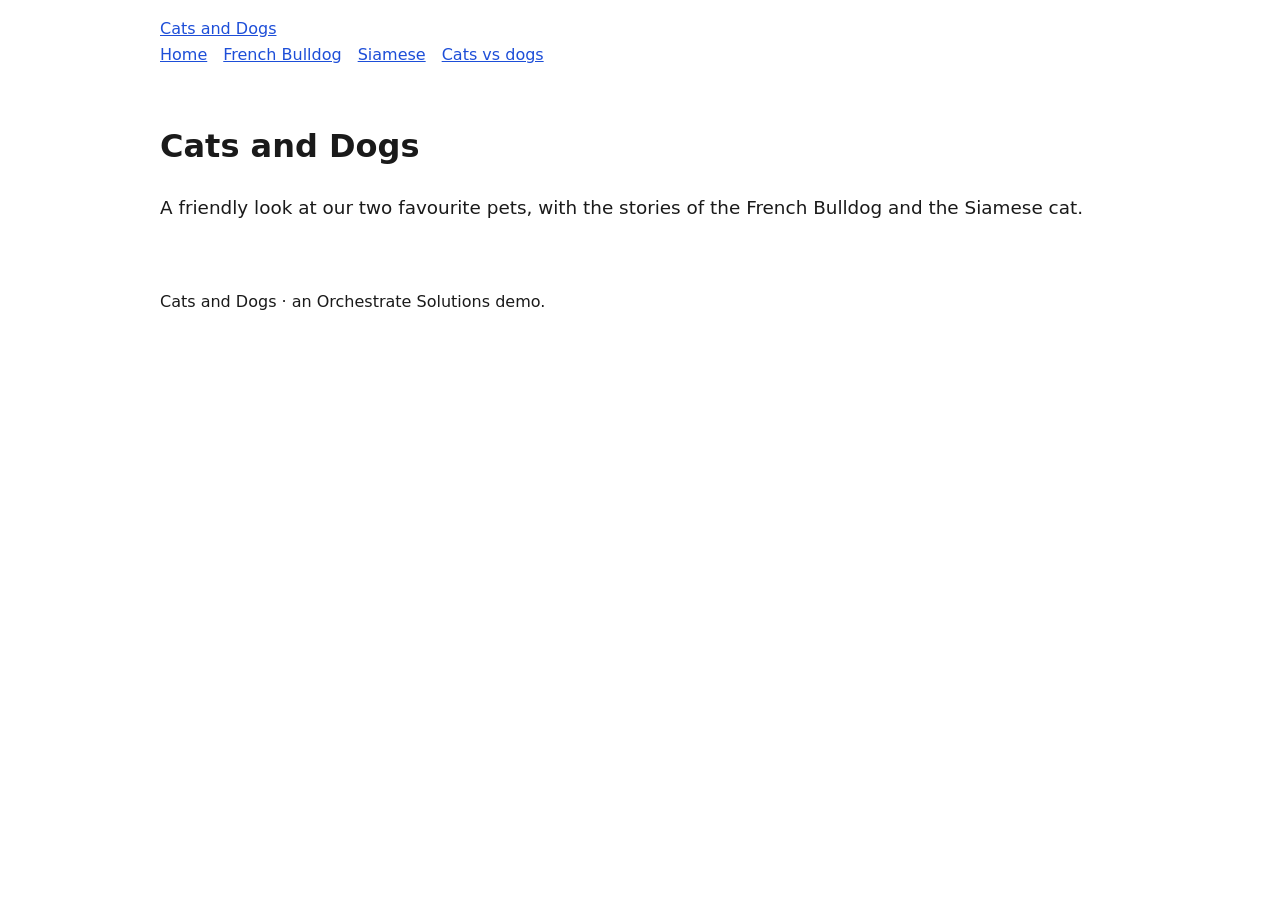
==== index.html @ e1aaaa63 "Scaffold: pages, styles and scripts" ====
<!doctype html>
<html lang="en">
<head>
<meta charset="utf-8">
<meta name="viewport" content="width=device-width, initial-scale=1">
<title>Home | Cats and Dogs</title>
<meta name="description" content="A friendly look at our two favourite pets, with the stories of the French Bulldog and the Siamese cat.">
<link rel="stylesheet" href="css/tokens.css">
<link rel="stylesheet" href="css/layout.css">
<link rel="stylesheet" href="css/site.css">
<script src="js/nav.js" defer></script>
<script src="js/app.js" defer></script>
</head>
<body>
<a class="skip-link" href="#main">Skip to content</a>
<header class="site-header">
<a class="brand" href="index.html">Cats and Dogs</a>
<nav aria-label="Main"><ul><li><a href="index.html">Home</a></li><li><a href="pages/french-bulldog.html">French Bulldog</a></li><li><a href="pages/siamese.html">Siamese</a></li><li><a href="pages/cats-vs-dogs.html">Cats vs dogs</a></li></ul></nav>
</header>
<main id="main">
<h1>Cats and Dogs</h1>
<p class="lead">A friendly look at our two favourite pets, with the stories of the French Bulldog and the Siamese cat.</p>
<!-- TODO(build.fullstack): page content -->
</main>
<footer class="site-footer"><p>Cats and Dogs &middot; an Orchestrate Solutions demo.</p></footer>
</body>
</html>
---- css/tokens.css ----
/* Design tokens: owned by the Designer */
:root {
  --color-bg: #ffffff;
  --color-text: #1a1a1a;
  --color-accent: #1d4ed8;
  --font-body: system-ui, -apple-system, "Segoe UI", sans-serif;
  --space: 1rem;
}
---- css/layout.css ----
/* Layout, header, nav, footer: owned by UI/UX */
body { margin: 0; }
.site-header, main, .site-footer { max-width: 60rem; margin: 0 auto; padding: var(--space); }
.site-header nav ul { display: flex; flex-wrap: wrap; gap: var(--space); list-style: none; padding: 0; margin: 0; }
---- css/site.css ----
/* Base styles: owned by the Lead Developer */
body { font-family: var(--font-body); color: var(--color-text); background: var(--color-bg); line-height: 1.6; }
a { color: var(--color-accent); }
a:focus-visible { outline: 3px solid var(--color-accent); outline-offset: 2px; }
.skip-link { position: absolute; left: -999px; }
.skip-link:focus { left: var(--space); top: var(--space); background: var(--color-bg); padding: .5rem; }
.lead { font-size: 1.15rem; }
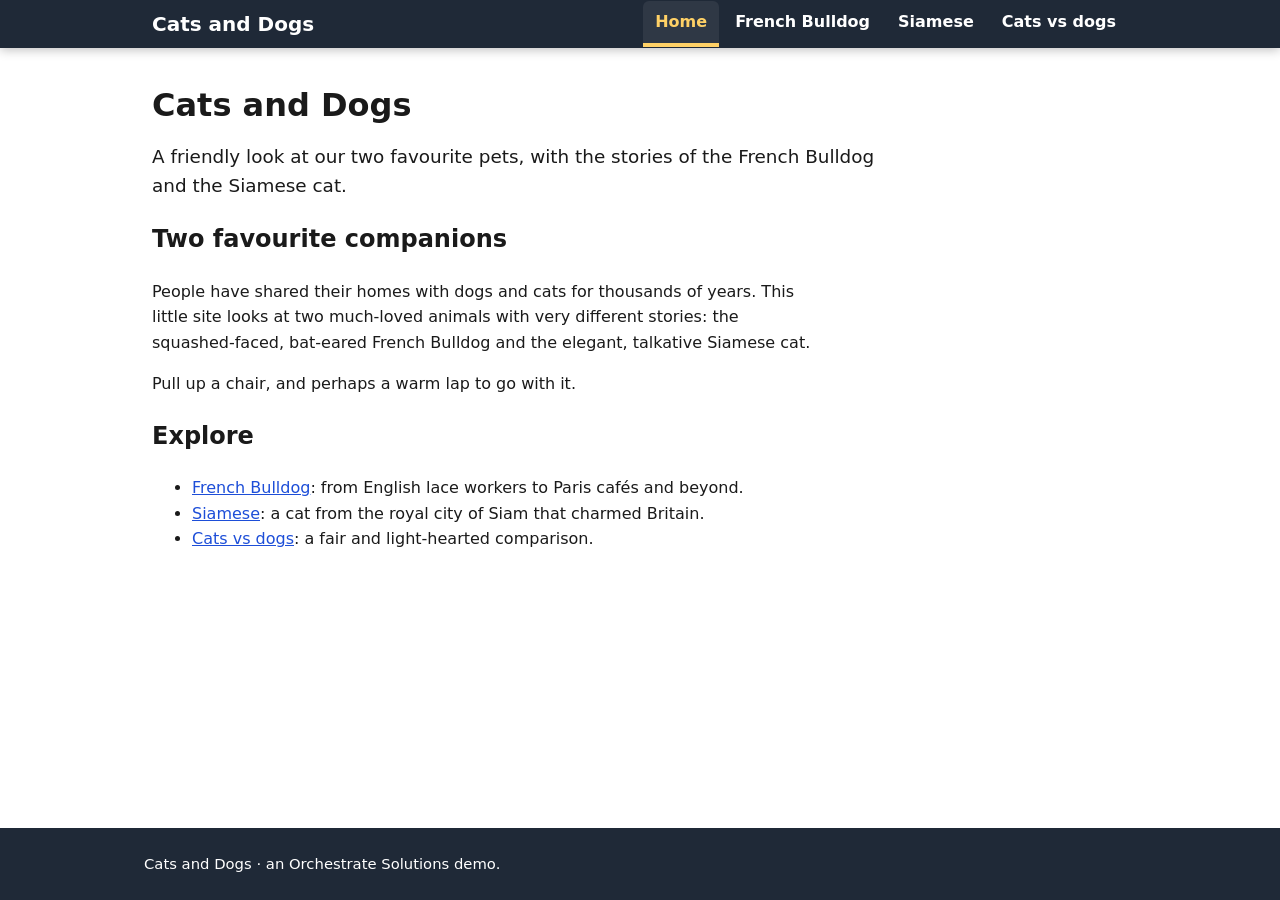
==== commit 147b4494: "Write home, French Bulldog, Siamese and cats vs dogs content" ====
--- a/index.html
+++ b/index.html
@@ -20,7 +20,15 @@
 <main id="main">
 <h1>Cats and Dogs</h1>
 <p class="lead">A friendly look at our two favourite pets, with the stories of the French Bulldog and the Siamese cat.</p>
-<!-- TODO(build.fullstack): page content -->
+<section aria-labelledby="hello"><h2 id="hello">Two favourite companions</h2>
+<p>People have shared their homes with dogs and cats for thousands of years. This little site looks at two much-loved animals with very different stories: the squashed-faced, bat-eared French Bulldog and the elegant, talkative Siamese cat.</p>
+<p>Pull up a chair, and perhaps a warm lap to go with it.</p></section>
+<section aria-labelledby="explore"><h2 id="explore">Explore</h2>
+<ul class="card-list">
+<li><a href="pages/french-bulldog.html">French Bulldog</a>: from English lace workers to Paris cafés and beyond.</li>
+<li><a href="pages/siamese.html">Siamese</a>: a cat from the royal city of Siam that charmed Britain.</li>
+<li><a href="pages/cats-vs-dogs.html">Cats vs dogs</a>: a fair and light-hearted comparison.</li>
+</ul></section>
 </main>
 <footer class="site-footer"><p>Cats and Dogs &middot; an Orchestrate Solutions demo.</p></footer>
 </body>
--- a/css/layout.css
+++ b/css/layout.css
@@ -1,4 +1,48 @@
-/* Layout, header, nav, footer: owned by UI/UX */
-body { margin: 0; }
-.site-header, main, .site-footer { max-width: 60rem; margin: 0 auto; padding: var(--space); }
-.site-header nav ul { display: flex; flex-wrap: wrap; gap: var(--space); list-style: none; padding: 0; margin: 0; }
+/* Layout, header, nav, footer: owned by UI/UX. Mobile first.
+   Colours come from the designer's tokens; fallbacks keep it readable until they land. */
+*, *::before, *::after { box-sizing: border-box; }
+html { -webkit-text-size-adjust: 100%; }
+body { margin: 0; min-height: 100vh; display: flex; flex-direction: column; }
+img, svg { max-width: 100%; height: auto; }
+main { flex: 1 0 auto; width: 100%; max-width: var(--content-width, 64rem); margin: 0 auto; padding: var(--space-5, 1.5rem) var(--space, 1rem) var(--space-6, 3rem); }
+main p, main li { max-width: var(--measure, 65ch); }
+
+/* Header */
+.site-header { position: sticky; top: 0; z-index: 10; background: var(--color-deep, #1f2937); color: var(--color-on-deep, #fff); box-shadow: 0 2px 10px rgba(0,0,0,.25); }
+.brand { display: inline-flex; align-items: center; gap: .75rem; min-height: 44px; padding: .5rem var(--space, 1rem); font-size: 1.25rem; font-weight: 700; color: inherit; text-decoration: none; }
+.brand img { display: block; flex: none; }
+.site-header a:focus-visible, .nav-toggle:focus-visible { outline: 3px solid var(--color-focus, #ffd166); outline-offset: 2px; }
+.site-header nav { border-top: 1px solid rgba(255,255,255,.2); }
+.site-header nav ul { list-style: none; margin: 0; padding: 0; }
+.site-header nav a { display: flex; align-items: center; min-height: 48px; padding: .5rem var(--space, 1rem); color: inherit; text-decoration: none; font-weight: 600; border-left: 4px solid transparent; }
+.site-header nav a:hover { background: rgba(255,255,255,.1); }
+.site-header nav a[aria-current="page"] { color: var(--color-gold, #ffd166); border-left-color: var(--color-gold, #ffd166); background: rgba(255,255,255,.07); }
+
+/* Menu button (nav.js adds it) */
+.nav-toggle { display: none; align-items: center; gap: .5rem; min-height: 44px; padding: .5rem 1rem; font: inherit; font-weight: 600; color: inherit; background: transparent; border: 2px solid currentColor; border-radius: 6px; cursor: pointer; }
+.nav-toggle .bars { width: 18px; height: 12px; background: linear-gradient(currentColor 0 0) 0 0/100% 2px no-repeat, linear-gradient(currentColor 0 0) 0 50%/100% 2px no-repeat, linear-gradient(currentColor 0 0) 0 100%/100% 2px no-repeat; }
+.js .nav-toggle { display: inline-flex; }
+.js .site-header { display: flex; flex-wrap: wrap; align-items: center; justify-content: space-between; padding-right: var(--space, 1rem); }
+.js .site-header nav { flex-basis: 100%; margin-right: calc(-1 * var(--space, 1rem)); }
+.js .site-header nav[data-collapsed="true"] { display: none; }
+
+/* Footer */
+.site-footer { background: var(--color-deep, #1f2937); color: var(--color-on-deep, #fff); font-size: .925rem; }
+.site-footer p { max-width: var(--content-width, 64rem); margin: 0 auto; padding: 1.5rem var(--space, 1rem); }
+.site-footer a { color: var(--color-primary-light, #cbd5e1); }
+
+main h1 { line-height: 1.1; margin: 1rem 0 .75rem; }
+main a:focus-visible { outline: 3px solid var(--color-accent); outline-offset: 3px; border-radius: 2px; }
+
+@media (min-width: 48rem) {
+  .site-header, .js .site-header { display: flex; flex-wrap: nowrap; align-items: center; justify-content: space-between; padding: 0 max(1.5rem, calc((100vw - var(--content-width, 64rem)) / 2 + 1.5rem)); }
+  .brand { padding-left: 0; }
+  .site-header nav, .js .site-header nav { border-top: 0; flex-basis: auto; margin: 0; }
+  .site-header nav ul { display: flex; gap: .25rem; }
+  .site-header nav a { min-height: 44px; padding: .5rem .75rem; border-left: 0; border-bottom: 4px solid transparent; border-radius: 6px 6px 0 0; }
+  .site-header nav a[aria-current="page"] { border-bottom-color: var(--color-gold, #ffd166); }
+  .js .nav-toggle { display: none; }
+  .js .site-header nav[data-collapsed="true"] { display: block; }
+  main { padding-left: 1.5rem; padding-right: 1.5rem; }
+}
+@media (prefers-reduced-motion: no-preference) { html { scroll-behavior: smooth; } }
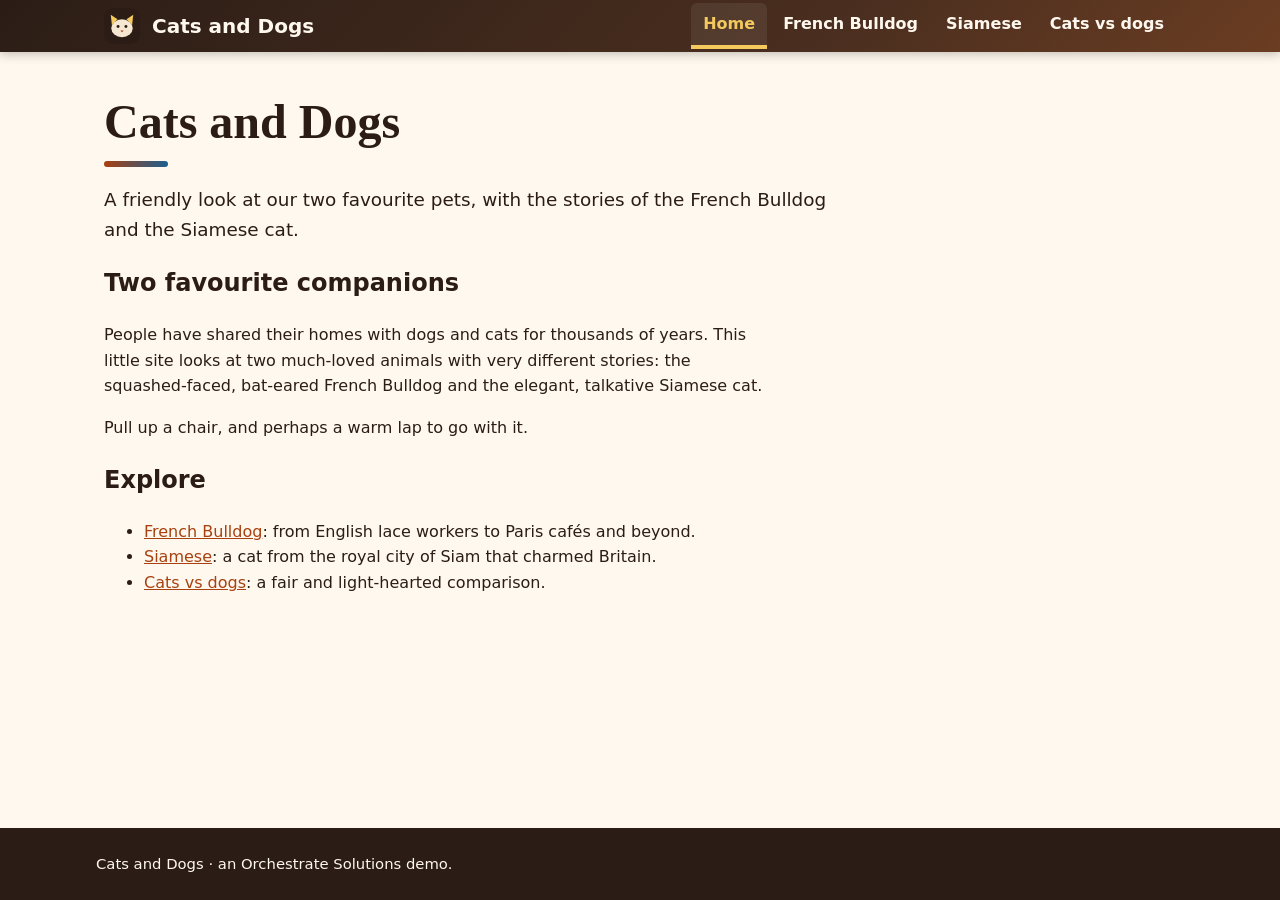
==== commit 61f97b6a: "Use Warm Hearth tokens in the shell: logo, gradient header, title rule" ====
--- a/index.html
+++ b/index.html
@@ -14,7 +14,7 @@
 <body>
 <a class="skip-link" href="#main">Skip to content</a>
 <header class="site-header">
-<a class="brand" href="index.html">Cats and Dogs</a>
+<a class="brand" href="index.html"><img src="assets/logo.svg" alt="" width="36" height="36"><span>Cats and Dogs</span></a>
 <nav aria-label="Main"><ul><li><a href="index.html">Home</a></li><li><a href="pages/french-bulldog.html">French Bulldog</a></li><li><a href="pages/siamese.html">Siamese</a></li><li><a href="pages/cats-vs-dogs.html">Cats vs dogs</a></li></ul></nav>
 </header>
 <main id="main">
--- a/css/tokens.css
+++ b/css/tokens.css
@@ -1,8 +1,72 @@
-/* Design tokens: owned by the Designer */
+/* Design tokens for Cats and Dogs ("Warm Hearth").
+   Palette: cream paper, cocoa ink, marmalade for action, Siamese-eye blue for
+   highlights, honey gold for focus and sparks.
+   Every text/background pair below meets WCAG AA (4.5:1) or better. */
 :root {
-  --color-bg: #ffffff;
-  --color-text: #1a1a1a;
-  --color-accent: #1d4ed8;
-  --font-body: system-ui, -apple-system, "Segoe UI", sans-serif;
-  --space: 1rem;
+  /* Colour: surfaces */
+  --color-paper: #fff8ee;        /* page background */
+  --color-mist: #f6e7d2;         /* cards, alternate bands (fawn) */
+  --color-deep: #2b1d16;         /* dark bands, hero, footer */
+  /* Colour: text */
+  --color-ink: #2b1d16;          /* body text on paper 15.4:1 */
+  --color-ink-soft: #6b5646;     /* secondary text on paper 6.5:1, on mist 5.7:1 */
+  --color-on-deep: #fff8ee;      /* text on deep 15.4:1 */
+  /* Colour: accents */
+  --color-primary: #a8400f;      /* links, buttons on paper 5.9:1; white on it 6.2:1 */
+  --color-highlight: #1d5f8f;    /* dates, eyebrows on paper 6.5:1, on mist 5.6:1 */
+  --color-primary-light: #ffb27a; /* links on deep 9.2:1 */
+  --color-highlight-light: #8cc8f0; /* highlights on deep 9.0:1 */
+  --color-gold: #f4c95d;         /* sparks, focus ring on deep 10.4:1 */
+  --color-focus: #f4c95d;
+  --color-line: #e6d3b8;         /* borders and rules */
+
+  /* Gradients for hero and bands */
+  --gradient-deep: linear-gradient(135deg, #2b1d16 0%, #4a2e1f 65%, #6b3d22 100%);
+  --gradient-spark: linear-gradient(90deg, #a8400f, #1d5f8f);
+
+  /* Type: system fonts only */
+  --font-body: system-ui, -apple-system, "Segoe UI", Roboto, "Helvetica Neue", Arial, sans-serif;
+  --font-display: "Iowan Old Style", "Palatino Linotype", Palatino, Georgia, serif;
+  --font-mono: ui-monospace, "SFMono-Regular", Menlo, Consolas, monospace;
+  --weight-display: 700;
+
+  /* Type scale (1.333 ratio, fluid at the top end) */
+  --text-xs: 0.8rem;
+  --text-sm: 0.925rem;
+  --text-base: 1.125rem;
+  --text-lg: 1.375rem;
+  --text-xl: clamp(1.6rem, 1.3rem + 1vw, 1.95rem);
+  --text-2xl: clamp(2.1rem, 1.6rem + 2vw, 3rem);
+  --text-3xl: clamp(2.8rem, 1.8rem + 4.5vw, 5rem);
+  --leading-tight: 1.1;
+  --leading-body: 1.65;
+  --measure: 65ch;
+
+  /* Spacing */
+  --space-1: 0.25rem;
+  --space-2: 0.5rem;
+  --space-3: 0.75rem;
+  --space-4: 1rem;
+  --space-5: 1.75rem;
+  --space-6: 3rem;
+  --space-7: 5rem;
+
+  /* Shape */
+  --radius-sm: 6px;
+  --radius-md: 14px;
+  --radius-lg: 24px;
+  --shadow-card: 0 1px 2px rgba(43, 29, 22, 0.08), 0 8px 24px rgba(43, 29, 22, 0.1);
+  --content-width: 70rem;
+
+  /* Aliases kept so existing stylesheets keep working */
+  --color-navy: var(--color-deep);
+  --color-on-navy: var(--color-on-deep);
+  --color-teal: var(--color-primary);
+  --color-amber: var(--color-highlight);
+  --color-teal-light: var(--color-primary-light);
+  --color-amber-light: var(--color-highlight-light);
+  --color-bg: var(--color-paper);
+  --color-text: var(--color-ink);
+  --color-accent: var(--color-primary);
+  --space: var(--space-4);
 }
--- a/css/layout.css
+++ b/css/layout.css
@@ -8,7 +8,7 @@
 main p, main li { max-width: var(--measure, 65ch); }
 
 /* Header */
-.site-header { position: sticky; top: 0; z-index: 10; background: var(--color-deep, #1f2937); color: var(--color-on-deep, #fff); box-shadow: 0 2px 10px rgba(0,0,0,.25); }
+.site-header { position: sticky; top: 0; z-index: 10; background: var(--gradient-deep, #1f2937); color: var(--color-on-deep, #fff); box-shadow: 0 2px 10px rgba(0,0,0,.25); }
 .brand { display: inline-flex; align-items: center; gap: .75rem; min-height: 44px; padding: .5rem var(--space, 1rem); font-size: 1.25rem; font-weight: 700; color: inherit; text-decoration: none; }
 .brand img { display: block; flex: none; }
 .site-header a:focus-visible, .nav-toggle:focus-visible { outline: 3px solid var(--color-focus, #ffd166); outline-offset: 2px; }
@@ -31,7 +31,8 @@
 .site-footer p { max-width: var(--content-width, 64rem); margin: 0 auto; padding: 1.5rem var(--space, 1rem); }
 .site-footer a { color: var(--color-primary-light, #cbd5e1); }
 
-main h1 { line-height: 1.1; margin: 1rem 0 .75rem; }
+main h1 { font-family: var(--font-display); font-size: var(--text-2xl, 2rem); line-height: var(--leading-tight, 1.1); margin: 1rem 0 .75rem; }
+main h1::after { content: ""; display: block; width: 4rem; height: 6px; margin-top: .75rem; background: var(--gradient-spark, currentColor); border-radius: 3px; }
 main a:focus-visible { outline: 3px solid var(--color-accent); outline-offset: 3px; border-radius: 2px; }
 
 @media (min-width: 48rem) {
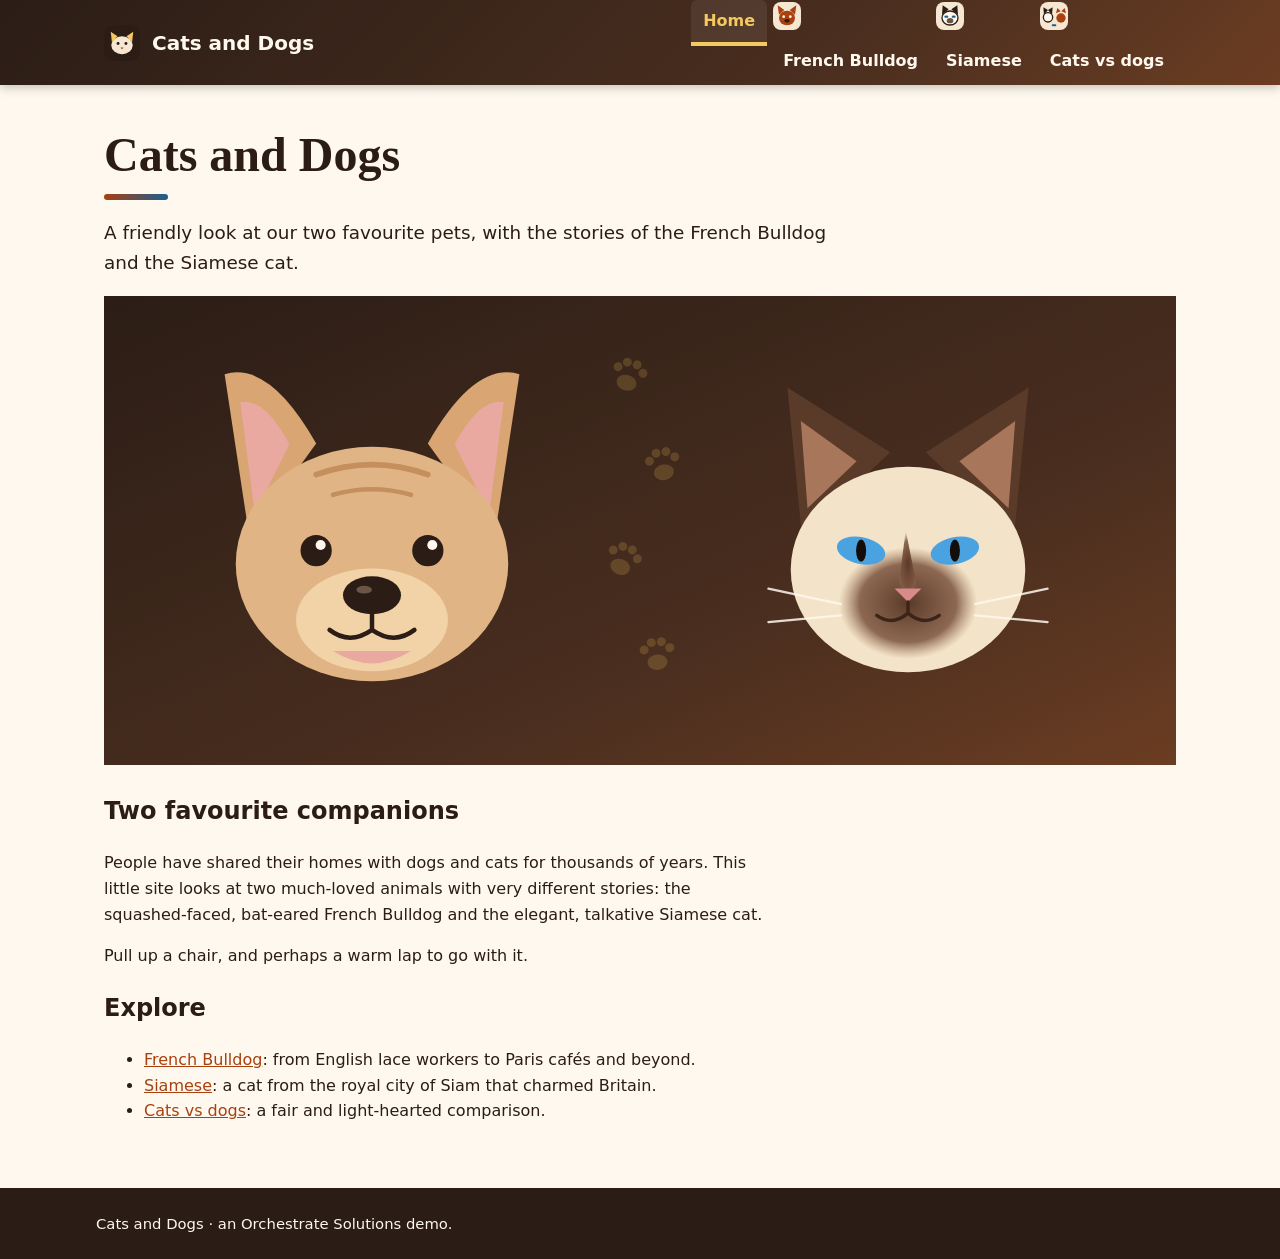
==== commit 98740a20: "Add hero and card icons to the home page" ====
--- a/index.html
+++ b/index.html
@@ -15,11 +15,12 @@
 <a class="skip-link" href="#main">Skip to content</a>
 <header class="site-header">
 <a class="brand" href="index.html"><img src="assets/logo.svg" alt="" width="36" height="36"><span>Cats and Dogs</span></a>
-<nav aria-label="Main"><ul><li><a href="index.html">Home</a></li><li><a href="pages/french-bulldog.html">French Bulldog</a></li><li><a href="pages/siamese.html">Siamese</a></li><li><a href="pages/cats-vs-dogs.html">Cats vs dogs</a></li></ul></nav>
+<nav aria-label="Main"><ul><li><a href="index.html">Home</a></li><li><img src="assets/icon-french-bulldog.svg" alt="" width="32" height="32"> <a href="pages/french-bulldog.html">French Bulldog</a></li><li><img src="assets/icon-siamese.svg" alt="" width="32" height="32"> <a href="pages/siamese.html">Siamese</a></li><li><img src="assets/icon-cats-vs-dogs.svg" alt="" width="32" height="32"> <a href="pages/cats-vs-dogs.html">Cats vs dogs</a></li></ul></nav>
 </header>
 <main id="main">
 <h1>Cats and Dogs</h1>
 <p class="lead">A friendly look at our two favourite pets, with the stories of the French Bulldog and the Siamese cat.</p>
+<img class="hero" src="assets/hero.svg" alt="A fawn French Bulldog with bat ears beside a Siamese cat with blue eyes and a dark face mask" style="max-width:100%;height:auto">
 <section aria-labelledby="hello"><h2 id="hello">Two favourite companions</h2>
 <p>People have shared their homes with dogs and cats for thousands of years. This little site looks at two much-loved animals with very different stories: the squashed-faced, bat-eared French Bulldog and the elegant, talkative Siamese cat.</p>
 <p>Pull up a chair, and perhaps a warm lap to go with it.</p></section>
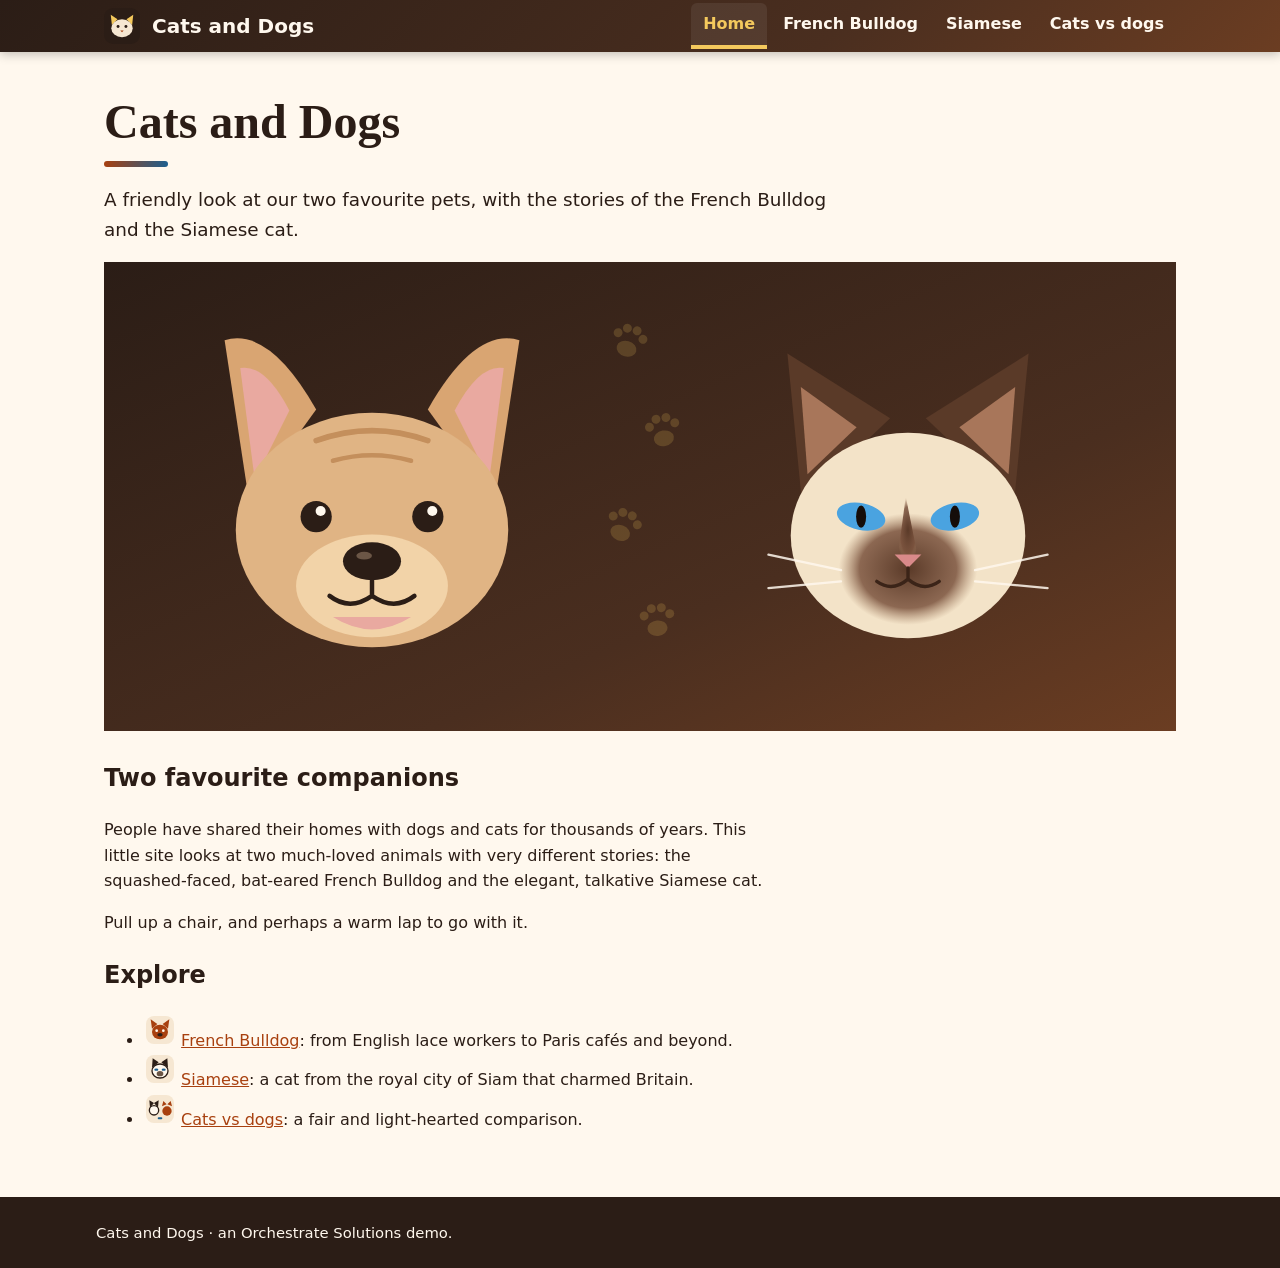
==== commit f8abb5cf: "Put card icons on the home cards, not in the nav" ====
--- a/index.html
+++ b/index.html
@@ -15,7 +15,7 @@
 <a class="skip-link" href="#main">Skip to content</a>
 <header class="site-header">
 <a class="brand" href="index.html"><img src="assets/logo.svg" alt="" width="36" height="36"><span>Cats and Dogs</span></a>
-<nav aria-label="Main"><ul><li><a href="index.html">Home</a></li><li><img src="assets/icon-french-bulldog.svg" alt="" width="32" height="32"> <a href="pages/french-bulldog.html">French Bulldog</a></li><li><img src="assets/icon-siamese.svg" alt="" width="32" height="32"> <a href="pages/siamese.html">Siamese</a></li><li><img src="assets/icon-cats-vs-dogs.svg" alt="" width="32" height="32"> <a href="pages/cats-vs-dogs.html">Cats vs dogs</a></li></ul></nav>
+<nav aria-label="Main"><ul><li><a href="index.html">Home</a></li><li><a href="pages/french-bulldog.html">French Bulldog</a></li><li><a href="pages/siamese.html">Siamese</a></li><li><a href="pages/cats-vs-dogs.html">Cats vs dogs</a></li></ul></nav>
 </header>
 <main id="main">
 <h1>Cats and Dogs</h1>
@@ -26,9 +26,9 @@
 <p>Pull up a chair, and perhaps a warm lap to go with it.</p></section>
 <section aria-labelledby="explore"><h2 id="explore">Explore</h2>
 <ul class="card-list">
-<li><a href="pages/french-bulldog.html">French Bulldog</a>: from English lace workers to Paris cafés and beyond.</li>
-<li><a href="pages/siamese.html">Siamese</a>: a cat from the royal city of Siam that charmed Britain.</li>
-<li><a href="pages/cats-vs-dogs.html">Cats vs dogs</a>: a fair and light-hearted comparison.</li>
+<li><img src="assets/icon-french-bulldog.svg" alt="" width="32" height="32"> <a href="pages/french-bulldog.html">French Bulldog</a>: from English lace workers to Paris cafés and beyond.</li>
+<li><img src="assets/icon-siamese.svg" alt="" width="32" height="32"> <a href="pages/siamese.html">Siamese</a>: a cat from the royal city of Siam that charmed Britain.</li>
+<li><img src="assets/icon-cats-vs-dogs.svg" alt="" width="32" height="32"> <a href="pages/cats-vs-dogs.html">Cats vs dogs</a>: a fair and light-hearted comparison.</li>
 </ul></section>
 </main>
 <footer class="site-footer"><p>Cats and Dogs &middot; an Orchestrate Solutions demo.</p></footer>
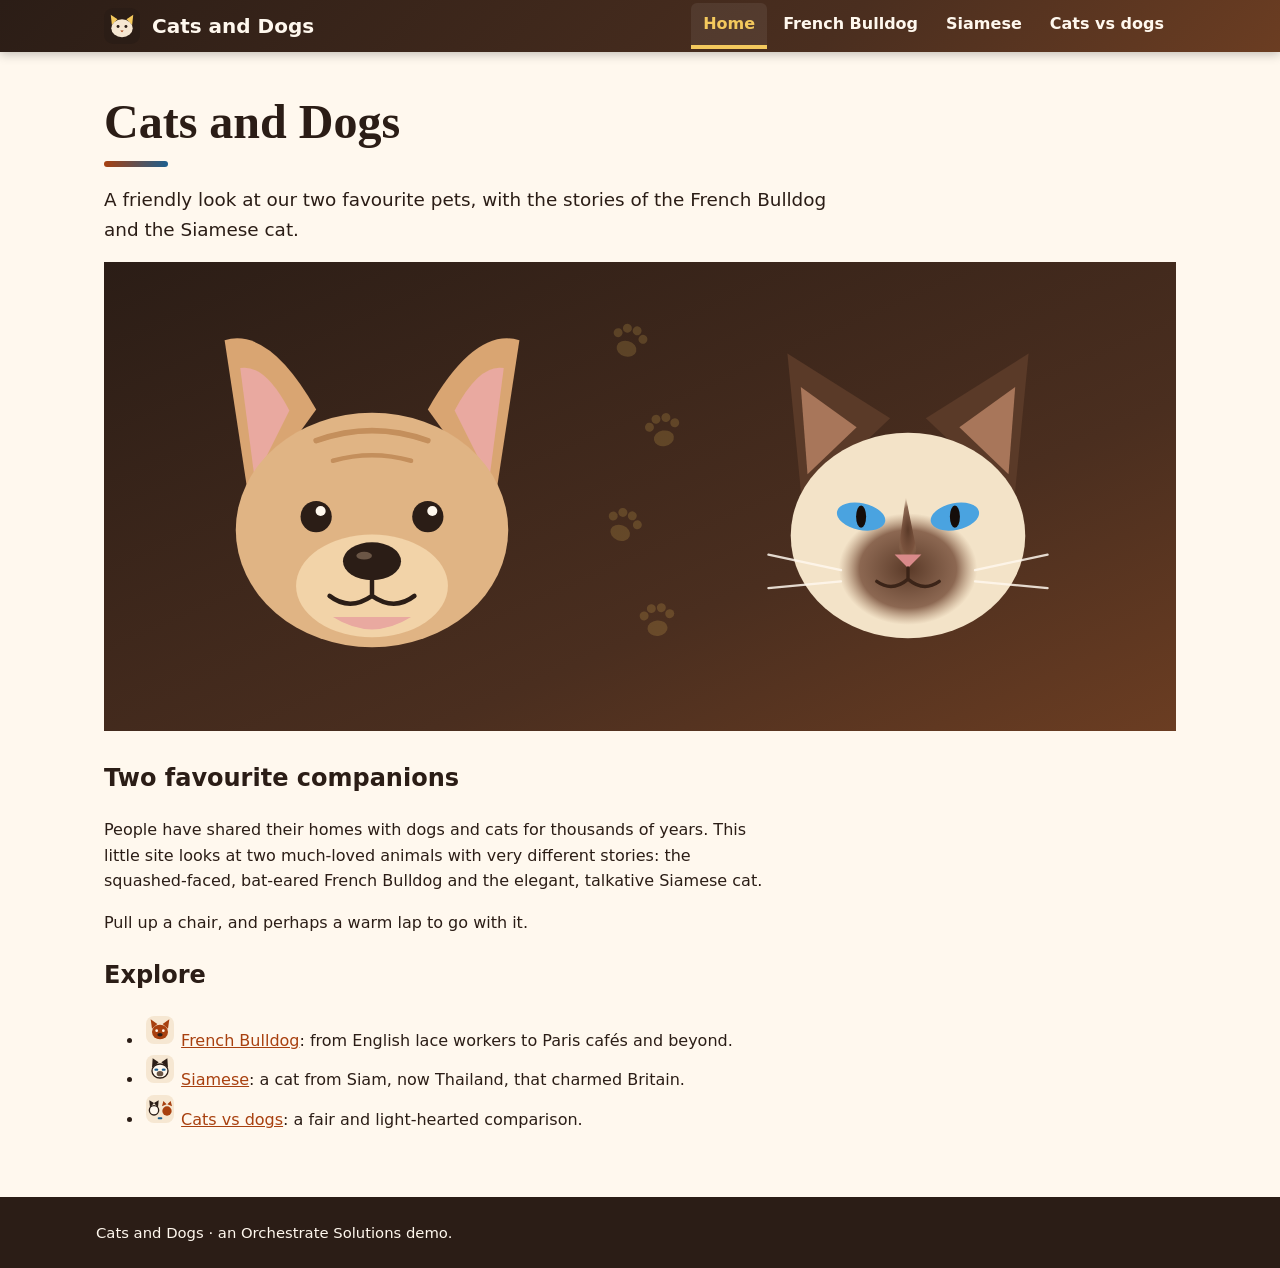
==== commit 774f46df: "Fix Siamese card wording on the home page" ====
--- a/index.html
+++ b/index.html
@@ -27,7 +27,7 @@
 <section aria-labelledby="explore"><h2 id="explore">Explore</h2>
 <ul class="card-list">
 <li><img src="assets/icon-french-bulldog.svg" alt="" width="32" height="32"> <a href="pages/french-bulldog.html">French Bulldog</a>: from English lace workers to Paris cafés and beyond.</li>
-<li><img src="assets/icon-siamese.svg" alt="" width="32" height="32"> <a href="pages/siamese.html">Siamese</a>: a cat from the royal city of Siam that charmed Britain.</li>
+<li><img src="assets/icon-siamese.svg" alt="" width="32" height="32"> <a href="pages/siamese.html">Siamese</a>: a cat from Siam, now Thailand, that charmed Britain.</li>
 <li><img src="assets/icon-cats-vs-dogs.svg" alt="" width="32" height="32"> <a href="pages/cats-vs-dogs.html">Cats vs dogs</a>: a fair and light-hearted comparison.</li>
 </ul></section>
 </main>
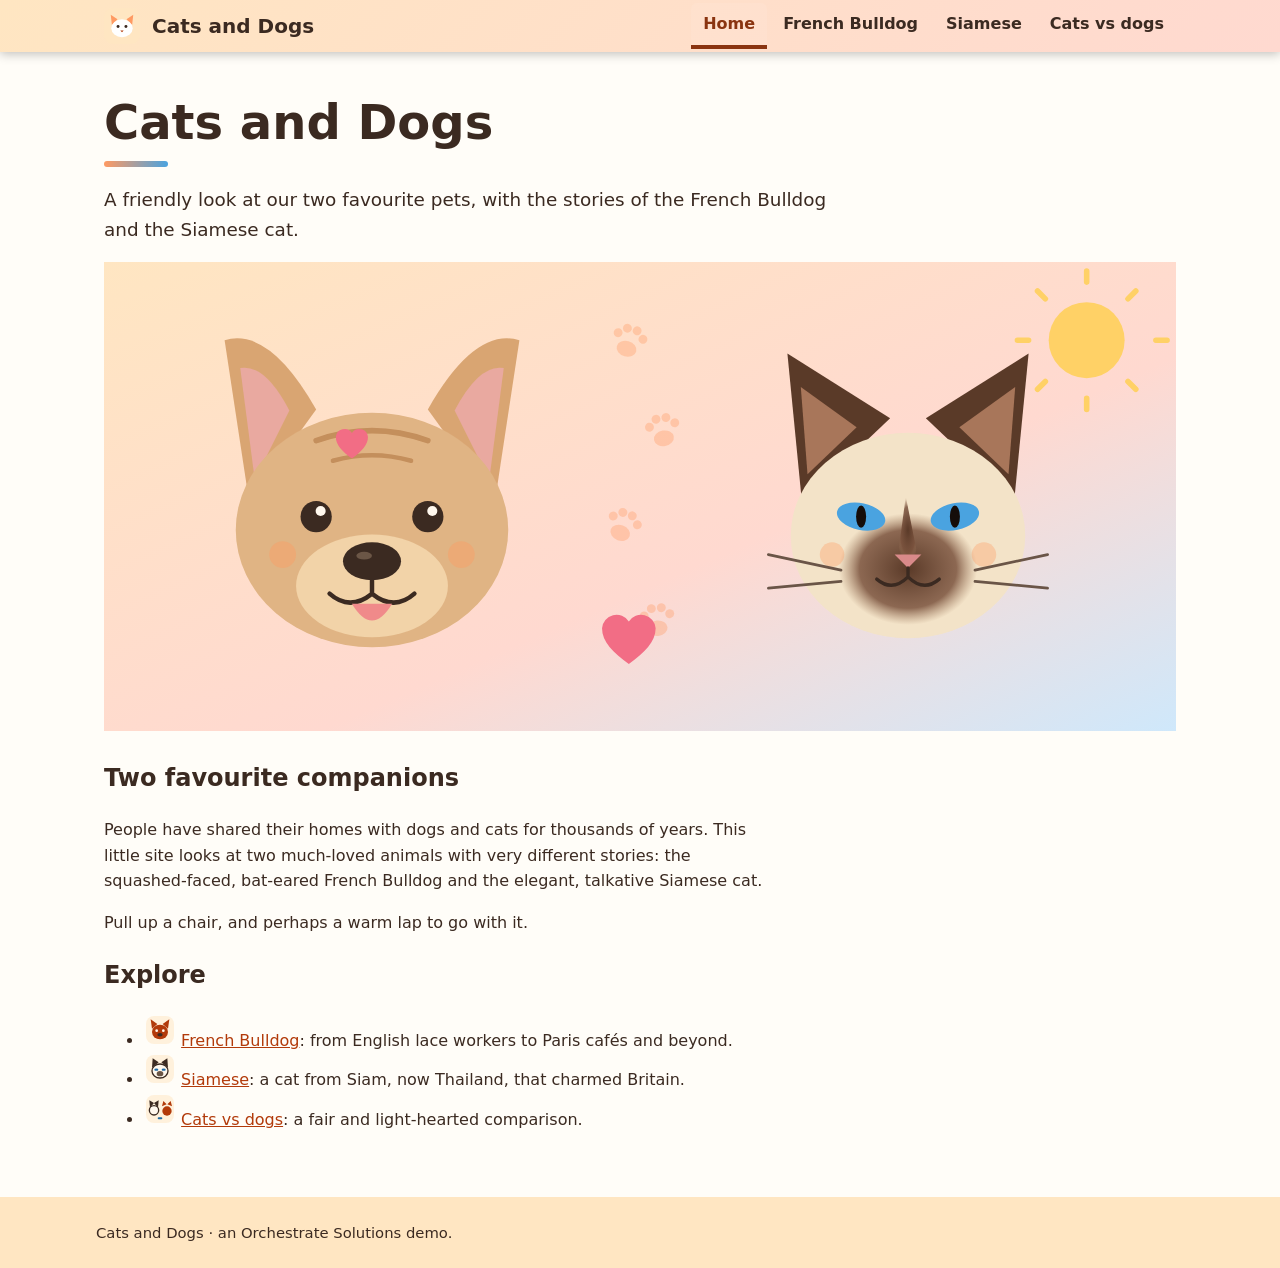
==== commit ef2d898f: "Update hero alt text for the new art" ====
--- a/index.html
+++ b/index.html
@@ -20,7 +20,7 @@
 <main id="main">
 <h1>Cats and Dogs</h1>
 <p class="lead">A friendly look at our two favourite pets, with the stories of the French Bulldog and the Siamese cat.</p>
-<img class="hero" src="assets/hero.svg" alt="A fawn French Bulldog with bat ears beside a Siamese cat with blue eyes and a dark face mask" style="max-width:100%;height:auto">
+<img class="hero" src="assets/hero.svg" alt="A smiling fawn French Bulldog with bat ears beside a smiling Siamese cat with blue eyes, under a sun" style="max-width:100%;height:auto">
 <section aria-labelledby="hello"><h2 id="hello">Two favourite companions</h2>
 <p>People have shared their homes with dogs and cats for thousands of years. This little site looks at two much-loved animals with very different stories: the squashed-faced, bat-eared French Bulldog and the elegant, talkative Siamese cat.</p>
 <p>Pull up a chair, and perhaps a warm lap to go with it.</p></section>
--- a/css/tokens.css
+++ b/css/tokens.css
@@ -1,34 +1,34 @@
-/* Design tokens for Cats and Dogs ("Warm Hearth").
-   Palette: cream paper, cocoa ink, marmalade for action, Siamese-eye blue for
-   highlights, honey gold for focus and sparks.
+/* Design tokens for Cats and Dogs ("Sunny Day" reskin).
+   Palette: bright cream paper, soft cocoa ink, apricot bands, marmalade for
+   action, Siamese-eye blue for highlights. Light and friendly throughout.
    Every text/background pair below meets WCAG AA (4.5:1) or better. */
 :root {
   /* Colour: surfaces */
-  --color-paper: #fff8ee;        /* page background */
-  --color-mist: #f6e7d2;         /* cards, alternate bands (fawn) */
-  --color-deep: #2b1d16;         /* dark bands, hero, footer */
+  --color-paper: #fffdf8;        /* page background */
+  --color-mist: #fff1dc;         /* cards, alternate bands (soft apricot) */
+  --color-deep: #ffe6c2;         /* header and footer band: now a light apricot */
   /* Colour: text */
-  --color-ink: #2b1d16;          /* body text on paper 15.4:1 */
-  --color-ink-soft: #6b5646;     /* secondary text on paper 6.5:1, on mist 5.7:1 */
-  --color-on-deep: #fff8ee;      /* text on deep 15.4:1 */
+  --color-ink: #3b2a21;          /* body text on paper 13.4:1 */
+  --color-ink-soft: #6a5547;     /* secondary text on paper 6.9:1, on mist 6.3:1 */
+  --color-on-deep: #3b2a21;      /* text on the apricot band 11.3:1 */
   /* Colour: accents */
-  --color-primary: #a8400f;      /* links, buttons on paper 5.9:1; white on it 6.2:1 */
-  --color-highlight: #1d5f8f;    /* dates, eyebrows on paper 6.5:1, on mist 5.6:1 */
-  --color-primary-light: #ffb27a; /* links on deep 9.2:1 */
-  --color-highlight-light: #8cc8f0; /* highlights on deep 9.0:1 */
-  --color-gold: #f4c95d;         /* sparks, focus ring on deep 10.4:1 */
-  --color-focus: #f4c95d;
-  --color-line: #e6d3b8;         /* borders and rules */
+  --color-primary: #b23a0a;      /* links, buttons on paper 5.9:1, on mist 5.4:1, on band 5.0:1; white on it 6:1 */
+  --color-highlight: #1f6aa5;    /* eyebrows on paper 5.6:1, on mist 5.2:1 */
+  --color-primary-light: #9a3208;  /* links on the apricot band (footer): darker than primary, 6:1 */
+  --color-highlight-light: #195d94;  /* highlight on the apricot band, 5:1 or better */
+  --color-gold: #8a3410;         /* current-page marker on the band 7:1 */
+  --color-focus: #1f6aa5;
+  --color-line: #f0dcc0;         /* borders and rules */
 
   /* Gradients for hero and bands */
-  --gradient-deep: linear-gradient(135deg, #2b1d16 0%, #4a2e1f 65%, #6b3d22 100%);
-  --gradient-spark: linear-gradient(90deg, #a8400f, #1d5f8f);
+  --gradient-deep: linear-gradient(135deg, #ffe6c2 0%, #ffd9d0 100%);
+  --gradient-spark: linear-gradient(90deg, #ff9a62, #4aa3e0);
 
   /* Type: system fonts only */
   --font-body: system-ui, -apple-system, "Segoe UI", Roboto, "Helvetica Neue", Arial, sans-serif;
-  --font-display: "Iowan Old Style", "Palatino Linotype", Palatino, Georgia, serif;
+  --font-display: ui-rounded, "Avenir Next Rounded", "Avenir Next", Nunito, "Trebuchet MS", "Segoe UI", system-ui, sans-serif;
   --font-mono: ui-monospace, "SFMono-Regular", Menlo, Consolas, monospace;
-  --weight-display: 700;
+  --weight-display: 800;
 
   /* Type scale (1.333 ratio, fluid at the top end) */
   --text-xs: 0.8rem;
@@ -52,10 +52,10 @@
   --space-7: 5rem;
 
   /* Shape */
-  --radius-sm: 6px;
-  --radius-md: 14px;
-  --radius-lg: 24px;
-  --shadow-card: 0 1px 2px rgba(43, 29, 22, 0.08), 0 8px 24px rgba(43, 29, 22, 0.1);
+  --radius-sm: 10px;
+  --radius-md: 20px;
+  --radius-lg: 32px;
+  --shadow-card: 0 2px 4px rgba(120, 70, 30, 0.06), 0 10px 28px rgba(178, 58, 10, 0.1);
   --content-width: 70rem;
 
   /* Aliases kept so existing stylesheets keep working */
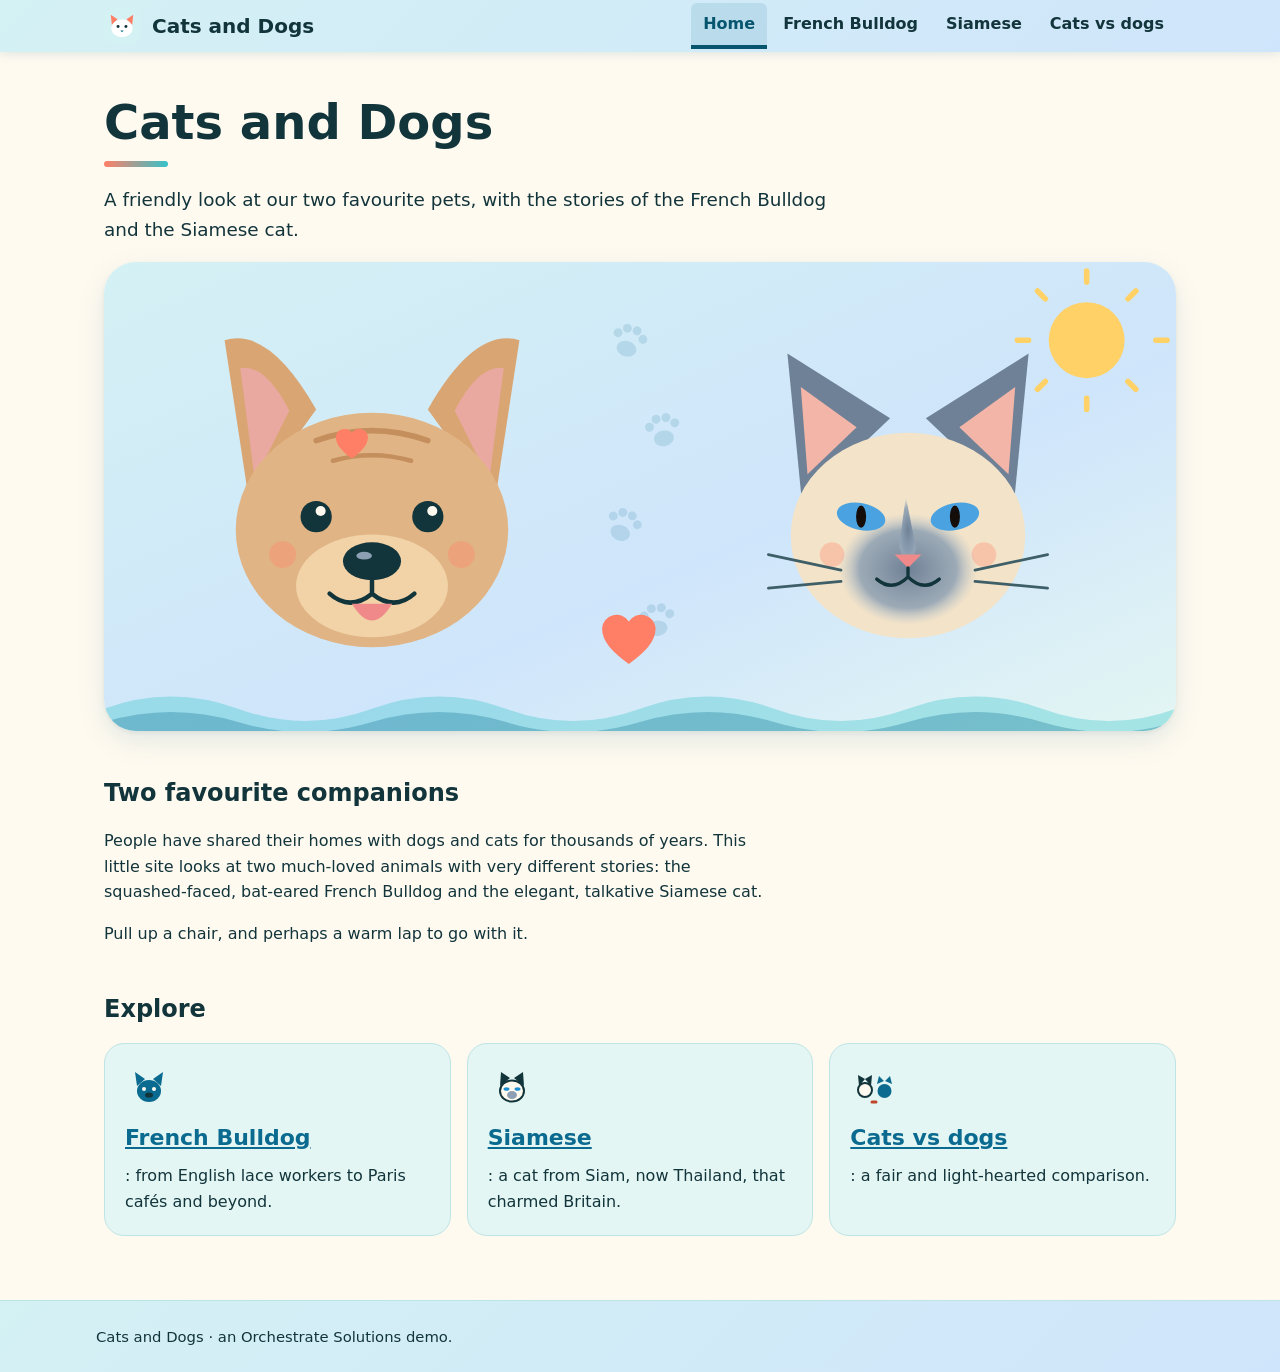
==== commit 7e2afc75: "Update hero alt text for the sea-side art" ====
--- a/index.html
+++ b/index.html
@@ -20,7 +20,7 @@
 <main id="main">
 <h1>Cats and Dogs</h1>
 <p class="lead">A friendly look at our two favourite pets, with the stories of the French Bulldog and the Siamese cat.</p>
-<img class="hero" src="assets/hero.svg" alt="A smiling fawn French Bulldog with bat ears beside a smiling Siamese cat with blue eyes, under a sun" style="max-width:100%;height:auto">
+<img class="hero" src="assets/hero.svg" alt="A smiling fawn French Bulldog with bat ears beside a smiling blue-point Siamese cat with blue eyes, under a sun above the sea" style="max-width:100%;height:auto">
 <section aria-labelledby="hello"><h2 id="hello">Two favourite companions</h2>
 <p>People have shared their homes with dogs and cats for thousands of years. This little site looks at two much-loved animals with very different stories: the squashed-faced, bat-eared French Bulldog and the elegant, talkative Siamese cat.</p>
 <p>Pull up a chair, and perhaps a warm lap to go with it.</p></section>
--- a/css/tokens.css
+++ b/css/tokens.css
@@ -1,28 +1,28 @@
-/* Design tokens for Cats and Dogs ("Sunny Day" reskin).
-   Palette: bright cream paper, soft cocoa ink, apricot bands, marmalade for
-   action, Siamese-eye blue for highlights. Light and friendly throughout.
+/* Design tokens for Cats and Dogs ("Ocean" reskin).
+   Palette: sandy cream paper, sea-foam cards, aqua and sky bands, ocean blue for
+   action, warm coral accent. Deep teal-navy ink; no brown anywhere in the UI.
    Every text/background pair below meets WCAG AA (4.5:1) or better. */
 :root {
   /* Colour: surfaces */
-  --color-paper: #fffdf8;        /* page background */
-  --color-mist: #fff1dc;         /* cards, alternate bands (soft apricot) */
-  --color-deep: #ffe6c2;         /* header and footer band: now a light apricot */
+  --color-paper: #fffaf0;        /* sandy cream page background */
+  --color-mist: #e3f6f3;         /* sea-foam cards and alternate bands */
+  --color-deep: #d4f1f4;         /* header/footer band: light aqua */
   /* Colour: text */
-  --color-ink: #3b2a21;          /* body text on paper 13.4:1 */
-  --color-ink-soft: #6a5547;     /* secondary text on paper 6.9:1, on mist 6.3:1 */
-  --color-on-deep: #3b2a21;      /* text on the apricot band 11.3:1 */
+  --color-ink: #12343b;          /* deep teal-navy text: paper 12.8:1, mist 11.9:1, band 11.2:1 */
+  --color-ink-soft: #3f5f68;     /* secondary text: paper 6.6:1, mist 6.2:1 */
+  --color-on-deep: #12343b;      /* text on the aqua band 11.2:1 */
   /* Colour: accents */
-  --color-primary: #b23a0a;      /* links, buttons on paper 5.9:1, on mist 5.4:1, on band 5.0:1; white on it 6:1 */
-  --color-highlight: #1f6aa5;    /* eyebrows on paper 5.6:1, on mist 5.2:1 */
-  --color-primary-light: #9a3208;  /* links on the apricot band (footer): darker than primary, 6:1 */
-  --color-highlight-light: #195d94;  /* highlight on the apricot band, 5:1 or better */
-  --color-gold: #8a3410;         /* current-page marker on the band 7:1 */
-  --color-focus: #1f6aa5;
-  --color-line: #f0dcc0;         /* borders and rules */
+  --color-primary: #0b6a8f;      /* ocean blue links/buttons: paper 5.8:1, mist 5.4:1, band 5.1:1; white on it 6.1:1 */
+  --color-highlight: #c0452b;    /* coral accent text: paper 4.9:1, mist 4.5:1 */
+  --color-primary-light: #07546f;  /* links on the aqua/sky band (footer): 6.5:1 or better */
+  --color-highlight-light: #07546f;  /* highlight on the band: 6.5:1 or better */
+  --color-gold: #07546f;         /* current-page marker on the band 6.5:1 or better */
+  --color-focus: #0a4f9e;         /* focus ring: paper 7.7:1, band 6.2:1 */
+  --color-line: #bfe4e6;         /* borders and rules */
 
   /* Gradients for hero and bands */
-  --gradient-deep: linear-gradient(135deg, #ffe6c2 0%, #ffd9d0 100%);
-  --gradient-spark: linear-gradient(90deg, #ff9a62, #4aa3e0);
+  --gradient-deep: linear-gradient(135deg, #d4f1f4 0%, #cfe5fb 100%);
+  --gradient-spark: linear-gradient(90deg, #ff7f66, #35c2c9);
 
   /* Type: system fonts only */
   --font-body: system-ui, -apple-system, "Segoe UI", Roboto, "Helvetica Neue", Arial, sans-serif;
@@ -55,7 +55,7 @@
   --radius-sm: 10px;
   --radius-md: 20px;
   --radius-lg: 32px;
-  --shadow-card: 0 2px 4px rgba(120, 70, 30, 0.06), 0 10px 28px rgba(178, 58, 10, 0.1);
+  --shadow-card: 0 2px 4px rgba(18, 52, 59, 0.06), 0 10px 28px rgba(11, 106, 143, 0.12);
   --content-width: 70rem;
 
   /* Aliases kept so existing stylesheets keep working */
--- a/css/layout.css
+++ b/css/layout.css
@@ -8,15 +8,15 @@
 main p, main li { max-width: var(--measure, 65ch); }
 
 /* Header */
-.site-header { position: sticky; top: 0; z-index: 10; background: var(--gradient-deep, #1f2937); color: var(--color-on-deep, #fff); box-shadow: 0 2px 10px rgba(0,0,0,.25); }
+.site-header { position: sticky; top: 0; z-index: 10; background: var(--gradient-deep, #1f2937); color: var(--color-on-deep, #fff); box-shadow: 0 2px 10px color-mix(in srgb, var(--color-primary) 14%, transparent); }
 .brand { display: inline-flex; align-items: center; gap: .75rem; min-height: 44px; padding: .5rem var(--space, 1rem); font-size: 1.25rem; font-weight: 700; color: inherit; text-decoration: none; }
 .brand img { display: block; flex: none; }
 .site-header a:focus-visible, .nav-toggle:focus-visible { outline: 3px solid var(--color-focus, #ffd166); outline-offset: 2px; }
-.site-header nav { border-top: 1px solid rgba(255,255,255,.2); }
+.site-header nav { border-top: 1px solid var(--color-line, rgba(0,0,0,.15)); }
 .site-header nav ul { list-style: none; margin: 0; padding: 0; }
 .site-header nav a { display: flex; align-items: center; min-height: 48px; padding: .5rem var(--space, 1rem); color: inherit; text-decoration: none; font-weight: 600; border-left: 4px solid transparent; }
-.site-header nav a:hover { background: rgba(255,255,255,.1); }
-.site-header nav a[aria-current="page"] { color: var(--color-gold, #ffd166); border-left-color: var(--color-gold, #ffd166); background: rgba(255,255,255,.07); }
+.site-header nav a:hover { background: color-mix(in srgb, var(--color-primary) 8%, transparent); }
+.site-header nav a[aria-current="page"] { color: var(--color-gold, #ffd166); border-left-color: var(--color-gold, #ffd166); background: color-mix(in srgb, var(--color-primary) 12%, transparent); }
 
 /* Menu button (nav.js adds it) */
 .nav-toggle { display: none; align-items: center; gap: .5rem; min-height: 44px; padding: .5rem 1rem; font: inherit; font-weight: 600; color: inherit; background: transparent; border: 2px solid currentColor; border-radius: 6px; cursor: pointer; }
@@ -27,12 +27,20 @@
 .js .site-header nav[data-collapsed="true"] { display: none; }
 
 /* Footer */
-.site-footer { background: var(--color-deep, #1f2937); color: var(--color-on-deep, #fff); font-size: .925rem; }
+.site-footer { background: var(--gradient-deep, #ffe6c2); border-top: 1px solid var(--color-line, #f0dcc0); color: var(--color-on-deep, #fff); font-size: .925rem; }
 .site-footer p { max-width: var(--content-width, 64rem); margin: 0 auto; padding: 1.5rem var(--space, 1rem); }
 .site-footer a { color: var(--color-primary-light, #cbd5e1); }
 
-main h1 { font-family: var(--font-display); font-size: var(--text-2xl, 2rem); line-height: var(--leading-tight, 1.1); margin: 1rem 0 .75rem; }
+main h1 { font-family: var(--font-display); font-weight: var(--weight-display, 700); font-size: var(--text-2xl, 2rem); line-height: var(--leading-tight, 1.1); margin: 1rem 0 .75rem; }
 main h1::after { content: ""; display: block; width: 4rem; height: 6px; margin-top: .75rem; background: var(--gradient-spark, currentColor); border-radius: 3px; }
+main h2 { font-family: var(--font-display); font-weight: var(--weight-display, 700); line-height: 1.2; }
+main .hero { display: block; width: 100%; border-radius: var(--radius-lg, 24px); box-shadow: var(--shadow-card); margin: 0 0 var(--space-5, 1.75rem); }
+main section { margin-top: var(--space-6, 3rem); }
+main .card-list { list-style: none; margin: 1rem 0; padding: 0; display: grid; gap: 1rem; }
+main .card-list li { max-width: none; display: flex; flex-wrap: wrap; align-items: center; gap: .5rem .75rem; padding: 1.25rem; background: var(--color-mist, #fff1dc); border: 1px solid var(--color-line, #f0dcc0); border-radius: var(--radius-md, 14px); transition: transform .15s ease, box-shadow .15s ease; }
+main .card-list img { width: 48px; height: 48px; flex: none; }
+main .card-list a { font-family: var(--font-display); font-weight: var(--weight-display, 700); font-size: var(--text-lg, 1.25rem); }
+@media (hover: hover) and (prefers-reduced-motion: no-preference) { main .card-list li:hover { transform: translateY(-3px); box-shadow: var(--shadow-card); } }
 main a:focus-visible { outline: 3px solid var(--color-accent); outline-offset: 3px; border-radius: 2px; }
 
 @media (min-width: 48rem) {
@@ -45,5 +53,7 @@
   .js .nav-toggle { display: none; }
   .js .site-header nav[data-collapsed="true"] { display: block; }
   main { padding-left: 1.5rem; padding-right: 1.5rem; }
+  main .card-list { grid-template-columns: repeat(3, 1fr); }
+  main .card-list li { flex-direction: column; align-items: flex-start; }
 }
 @media (prefers-reduced-motion: no-preference) { html { scroll-behavior: smooth; } }
